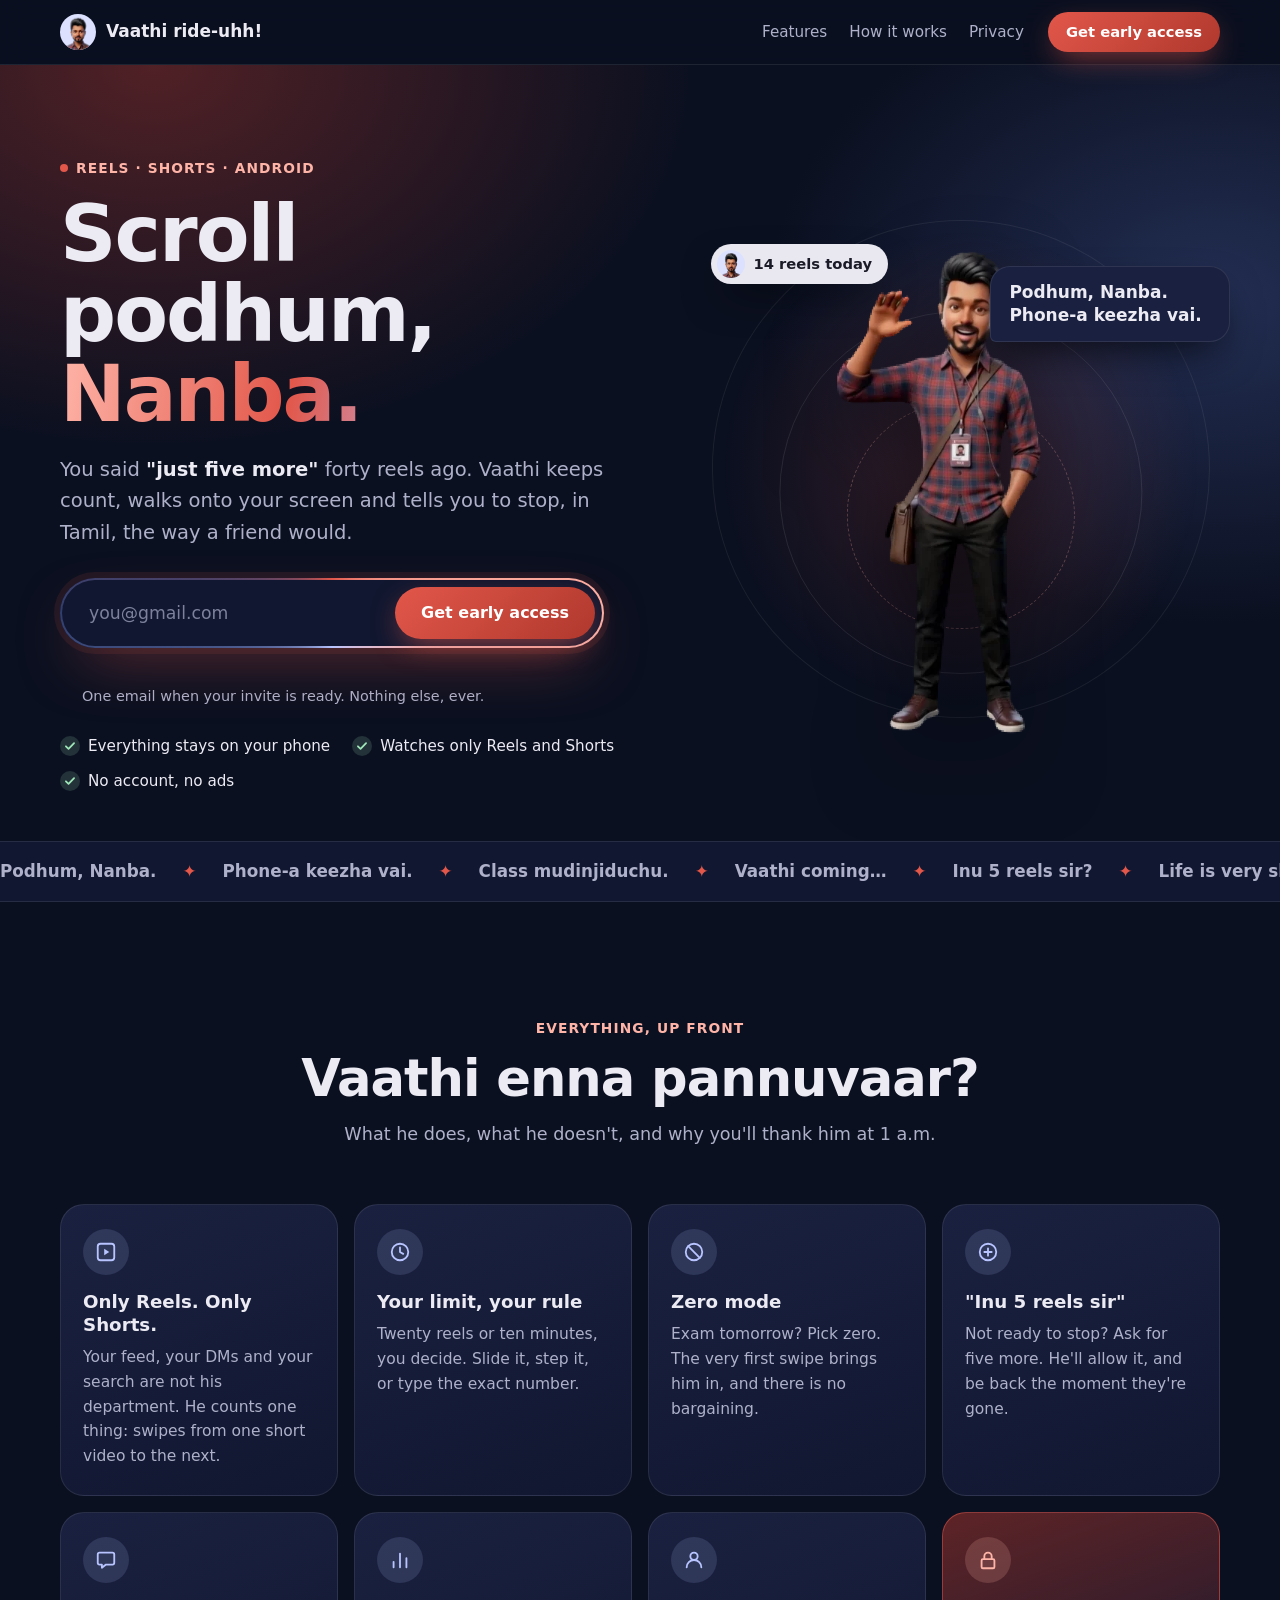
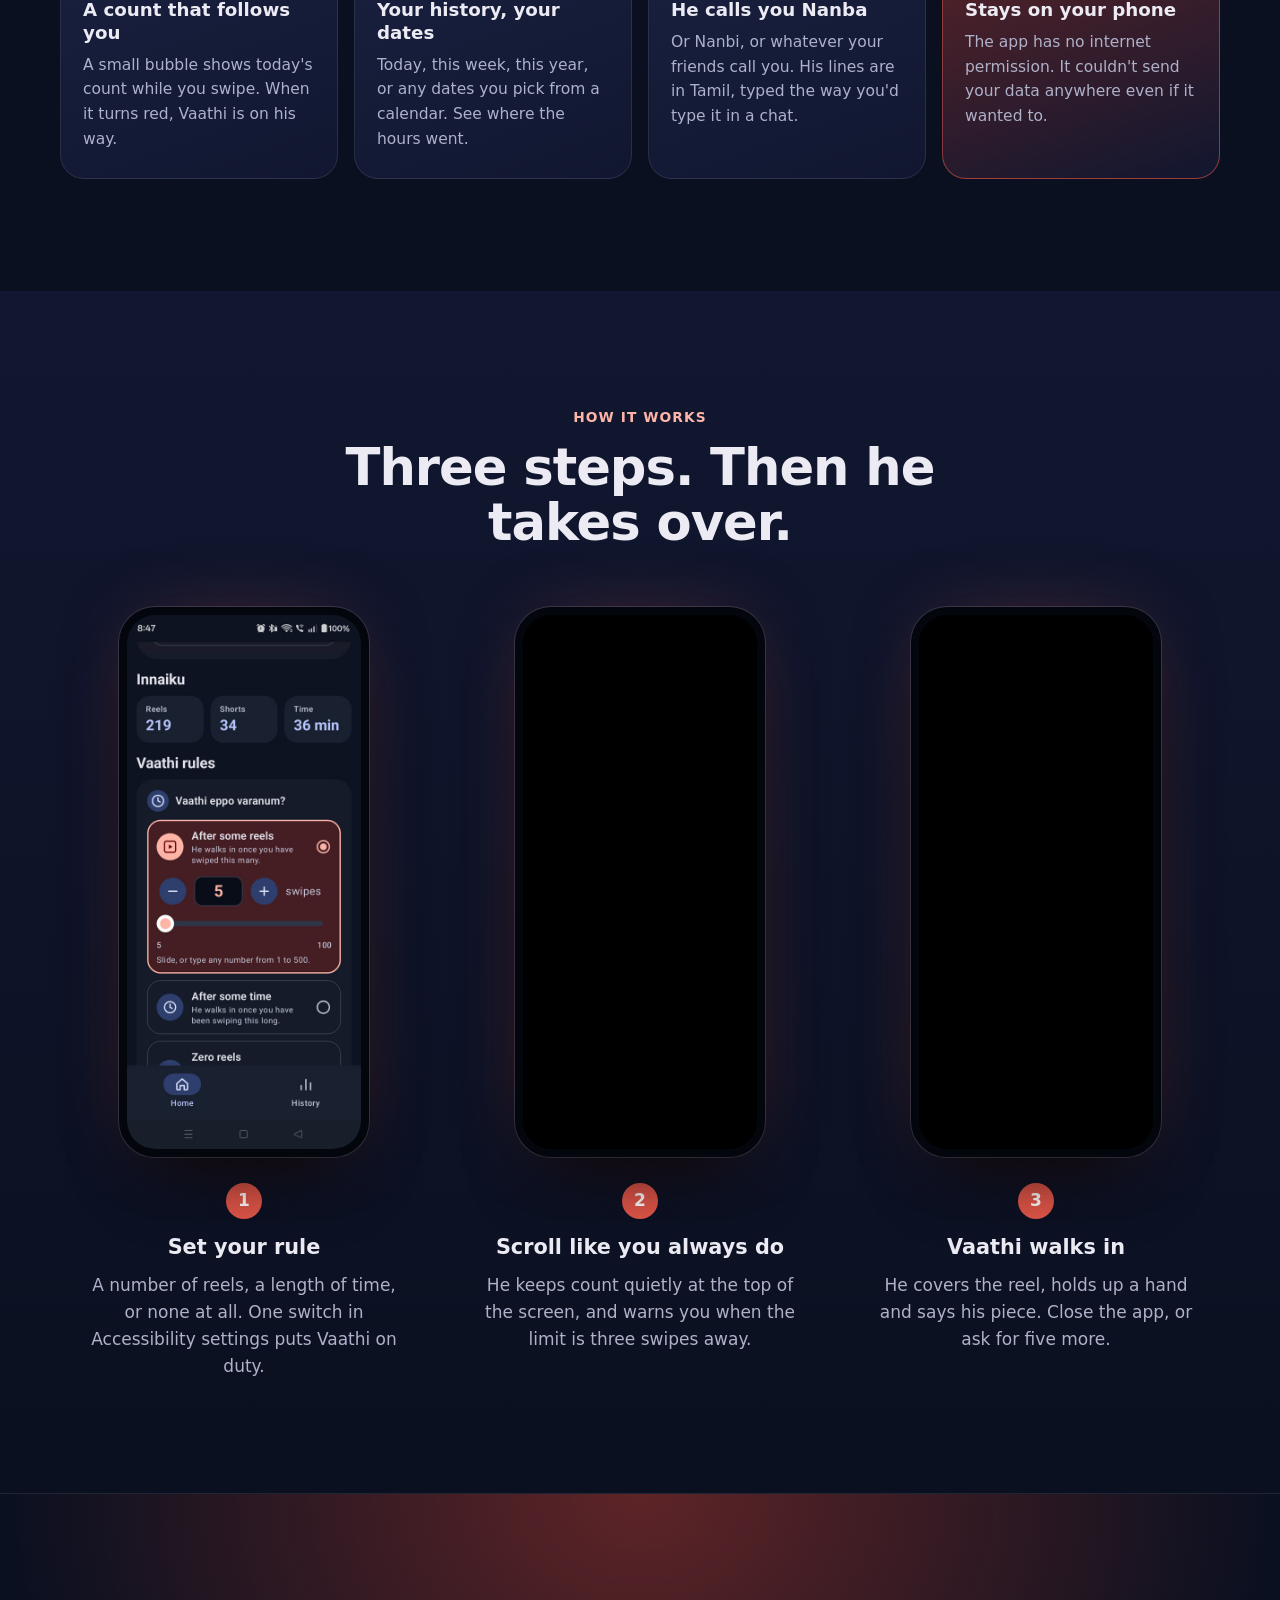
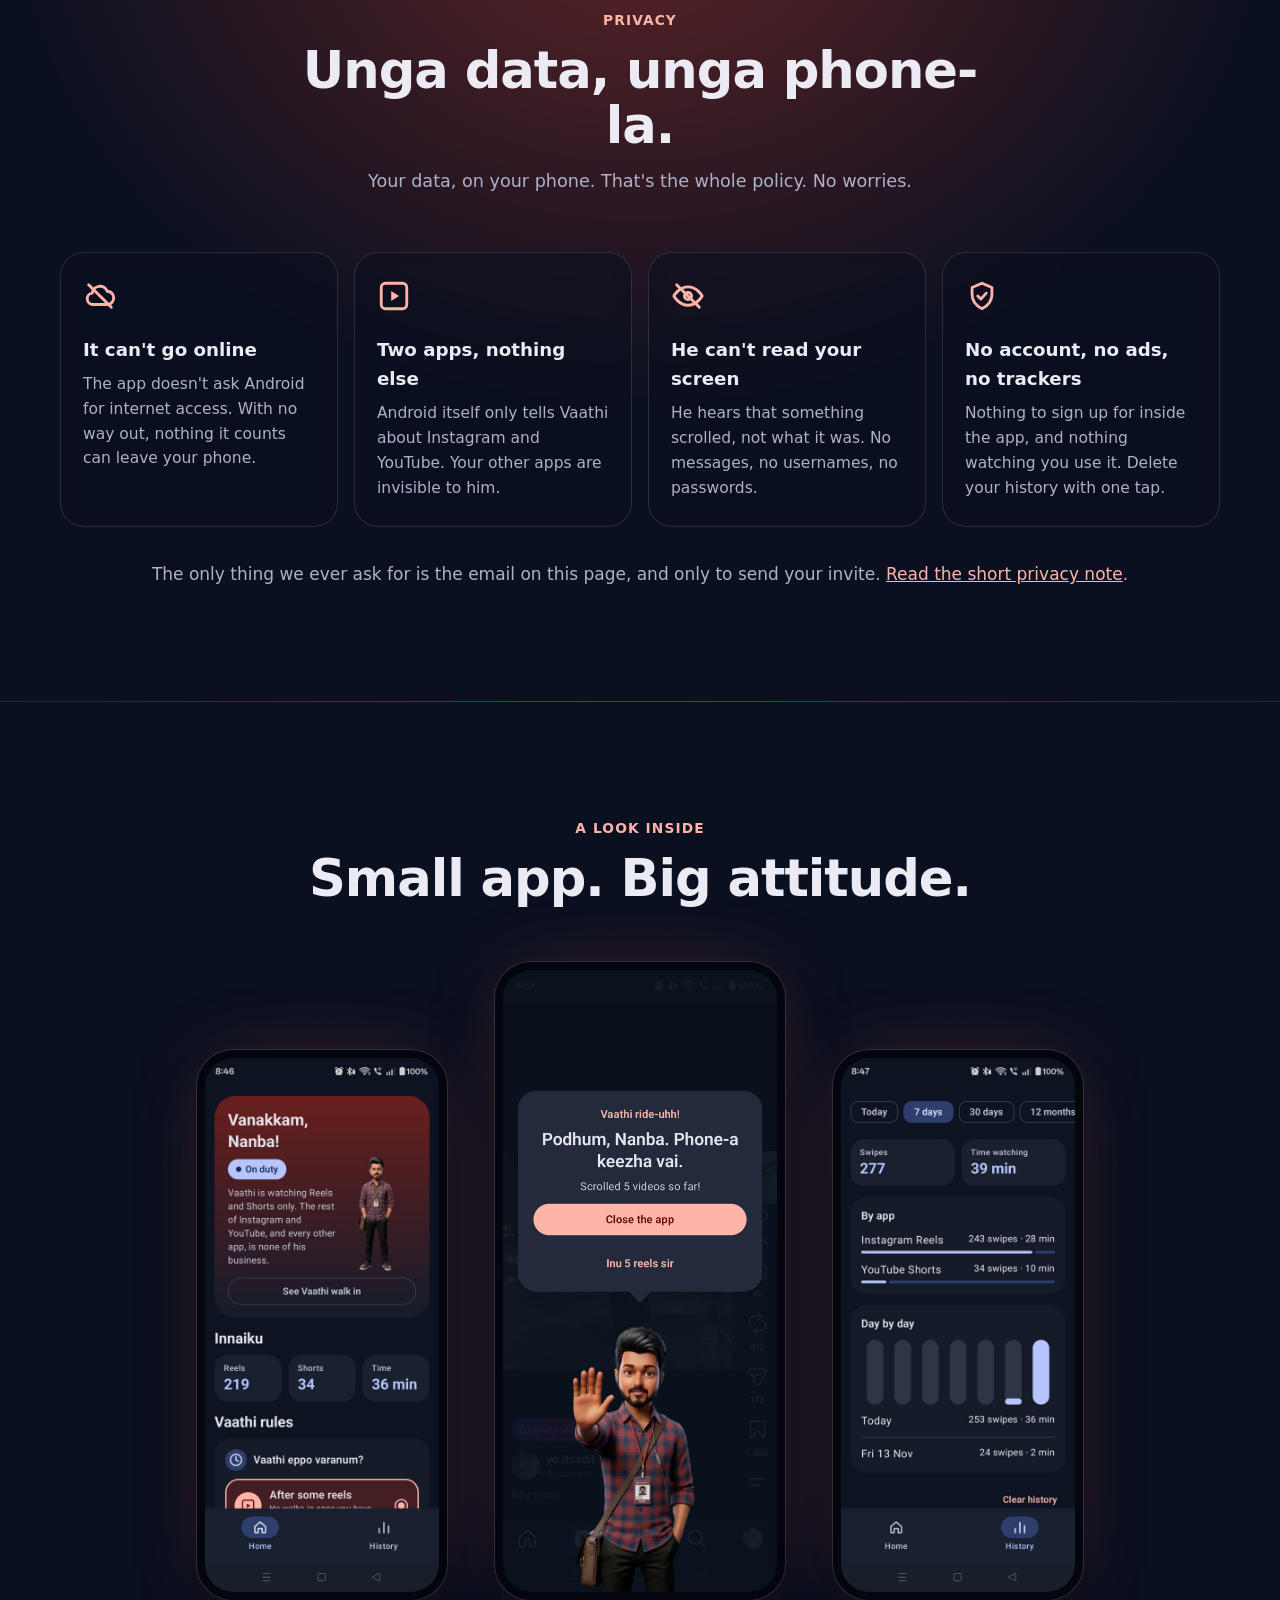
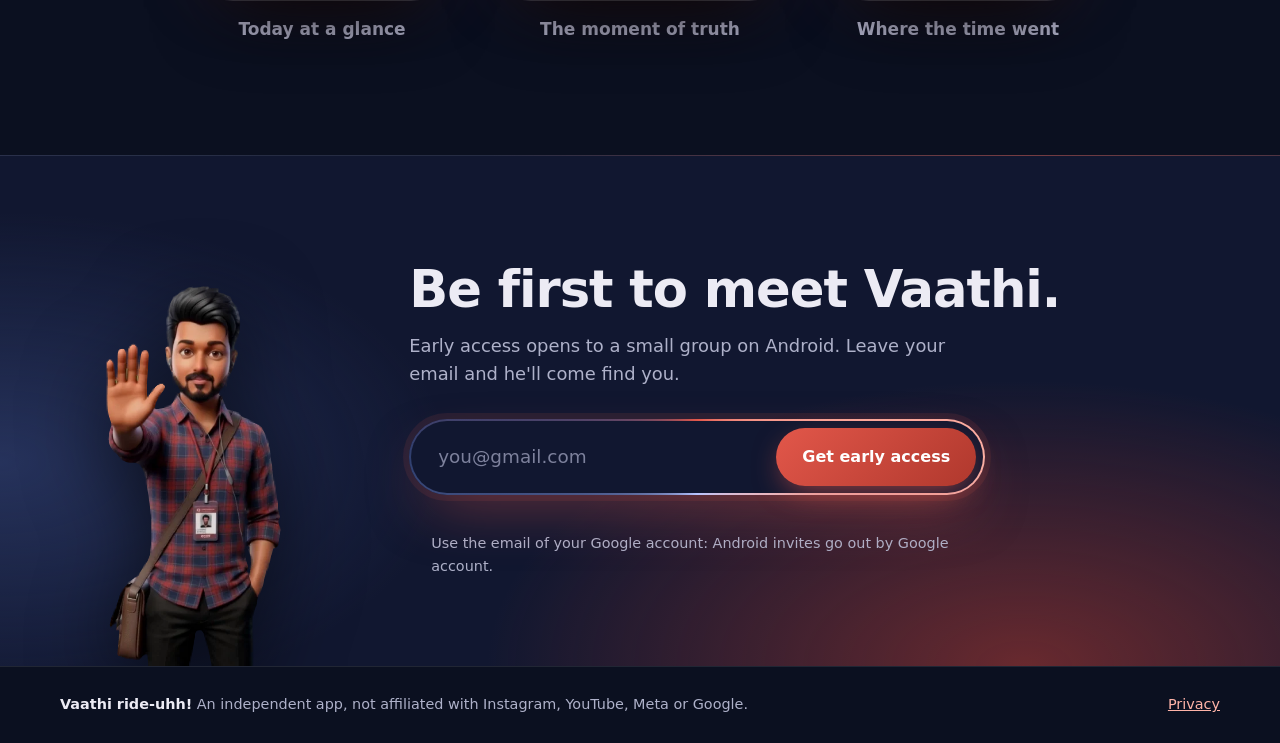
==== web/early-access/index.html @ 0ed6becf "Add the Vaathi ride-uhh! app and its early-access page The project had no repository until now, so t" ====
<!doctype html>
<html lang="en">
<head>
  <meta charset="utf-8">
  <meta name="viewport" content="width=device-width, initial-scale=1">
  <title>Vaathi ride-uhh! · Early access</title>
  <meta name="description" content="An Android app that counts your swipes through Reels and Shorts and sends Vaathi onto your screen when you've had enough. Everything stays on your phone.">
  <meta name="theme-color" content="#0E1322">
  <link rel="icon" href="assets/vaathi-head.webp">
  <link rel="preload" as="image" href="assets/vaathi-wave.webp">
  <link rel="stylesheet" href="styles.css">
</head>
<body>

<!-- The icons, drawn once and used by name -->
<svg class="sprite" aria-hidden="true">
  <symbol id="i-reels" viewBox="0 0 24 24"><path d="M6 3h12a3 3 0 0 1 3 3v12a3 3 0 0 1-3 3H6a3 3 0 0 1-3-3V6a3 3 0 0 1 3-3z"/><path class="solid" d="M10 8.4l5.6 3.6-5.6 3.6z"/></symbol>
  <symbol id="i-clock" viewBox="0 0 24 24"><circle cx="12" cy="12" r="9"/><path d="M12 7v5l3.5 2"/></symbol>
  <symbol id="i-zero" viewBox="0 0 24 24"><circle cx="12" cy="12" r="9"/><path d="M5.7 5.7l12.6 12.6"/></symbol>
  <symbol id="i-plus" viewBox="0 0 24 24"><circle cx="12" cy="12" r="9"/><path d="M8 12h8M12 8v8"/></symbol>
  <symbol id="i-bubble" viewBox="0 0 24 24"><path d="M5 4h14a2 2 0 0 1 2 2v9a2 2 0 0 1-2 2h-7l-4.500 3.500V17H5a2 2 0 0 1-2-2V6a2 2 0 0 1 2-2z"/></symbol>
  <symbol id="i-chart" viewBox="0 0 24 24"><path d="M5 20v-6M12 20V5M19 20V10"/></symbol>
  <symbol id="i-user" viewBox="0 0 24 24"><circle cx="12" cy="8" r="4"/><path d="M4 20a8 8 0 0 1 16 0"/></symbol>
  <symbol id="i-lock" viewBox="0 0 24 24"><path d="M6.500 11h11a1.500 1.500 0 0 1 1.500 1.500v7a1.500 1.500 0 0 1-1.500 1.500h-11A1.500 1.500 0 0 1 5 19.500v-7A1.500 1.500 0 0 1 6.500 11z"/><path d="M8 11V8a4 4 0 0 1 8 0v3"/></symbol>
  <symbol id="i-check" viewBox="0 0 24 24"><path d="M5 12.500l4.500 4.500L19 7"/></symbol>
  <symbol id="i-cloud-off" viewBox="0 0 24 24"><path d="M7 18a4 4 0 0 1-.5-7.970 5.500 5.500 0 0 1 10.600-1.400A4.700 4.700 0 0 1 17.500 18z"/><path d="M4 4l16 16"/></symbol>
  <symbol id="i-eye-off" viewBox="0 0 24 24"><path d="M2 12s3.600-6.500 10-6.500S22 12 22 12s-3.600 6.500-10 6.500S2 12 2 12z"/><circle cx="12" cy="12" r="2.500"/><path d="M4 4l16 16"/></symbol>
  <symbol id="i-shield" viewBox="0 0 24 24"><path d="M12 3l7 3v5c0 4.500-3 8-7 10-4-2-7-5.500-7-10V6z"/><path d="M9 12l2.200 2.200L15 10"/></symbol>
</svg>

<header class="nav">
  <a class="brand" href="#top">
    <img src="assets/vaathi-head.webp" alt="" width="36" height="36">
    <span>Vaathi ride-uhh!</span>
  </a>
  <nav aria-label="Sections">
    <a href="#features">Features</a>
    <a href="#how">How it works</a>
    <a href="#privacy">Privacy</a>
  </nav>
  <a class="button button-small" href="#join">Get early access</a>
</header>

<main id="top">

  <section class="hero">
    <canvas class="particles" aria-hidden="true"></canvas>
    <div class="hero-grid">
      <div class="hero-copy">
        <p class="kicker"><span class="dot"></span> Reels · Shorts · Android</p>
        <h1>Scroll podhum, <span class="shine">Nanba.</span></h1>
        <p class="lead">
          You said <em>"just five more"</em> forty reels ago. Vaathi keeps count, walks onto your
          screen and tells you to stop, in Tamil, the way a friend would.
        </p>

        <form class="signup" novalidate>
          <label class="sr-only" for="email-hero">Email address</label>
          <div class="signup-field">
            <input id="email-hero" name="email" type="email" inputmode="email" autocomplete="email"
                   placeholder="you@gmail.com" required>
            <button class="button" type="submit">Get early access</button>
          </div>
          <p class="signup-status" role="status" aria-live="polite"></p>
          <p class="signup-note">One email when your invite is ready. Nothing else, ever.</p>
        </form>

        <ul class="trust">
          <li><svg><use href="#i-check"/></svg> Everything stays on your phone</li>
          <li><svg><use href="#i-check"/></svg> Watches only Reels and Shorts</li>
          <li><svg><use href="#i-check"/></svg> No account, no ads</li>
        </ul>
      </div>

      <div class="stage" aria-hidden="true">
        <div class="halo halo-1"></div>
        <div class="halo halo-2"></div>
        <div class="halo halo-3"></div>
        <div class="chip" data-chip>
          <img src="assets/vaathi-head.webp" alt="" width="28" height="28">
          <span data-chip-text>1 reel today</span>
        </div>
        <div class="says" data-says>
          <span data-says-text>Podhum, Nanba. Phone-a keezha vai.</span>
        </div>
        <img class="vaathi" src="assets/vaathi-wave.webp" alt="" width="448" height="720">
      </div>
    </div>
  </section>

  <div class="ticker" aria-hidden="true">
    <div class="ticker-track">
      <span>Podhum, Nanba.</span><span>Phone-a keezha vai.</span><span>Class mudinjiduchu.</span>
      <span>Vaathi coming…</span><span>Inu 5 reels sir?</span><span>Life is very short, Nanba.</span>
      <span>Scroll podhum.</span><span>I am waiting…</span>
      <span>Podhum, Nanba.</span><span>Phone-a keezha vai.</span><span>Class mudinjiduchu.</span>
      <span>Vaathi coming…</span><span>Inu 5 reels sir?</span><span>Life is very short, Nanba.</span>
      <span>Scroll podhum.</span><span>I am waiting…</span>
    </div>
  </div>

  <section class="section" id="features">
    <div class="section-head reveal">
      <p class="kicker">Everything, up front</p>
      <h2>Vaathi enna pannuvaar?</h2>
      <p>What he does, what he doesn't, and why you'll thank him at 1 a.m.</p>
    </div>

    <div class="cards">
      <article class="card reveal">
        <div class="badge"><svg><use href="#i-reels"/></svg></div>
        <h3>Only Reels. Only Shorts.</h3>
        <p>Your feed, your DMs and your search are not his department. He counts one thing: swipes from one short video to the next.</p>
      </article>
      <article class="card reveal">
        <div class="badge"><svg><use href="#i-clock"/></svg></div>
        <h3>Your limit, your rule</h3>
        <p>Twenty reels or ten minutes, you decide. Slide it, step it, or type the exact number.</p>
      </article>
      <article class="card reveal">
        <div class="badge"><svg><use href="#i-zero"/></svg></div>
        <h3>Zero mode</h3>
        <p>Exam tomorrow? Pick zero. The very first swipe brings him in, and there is no bargaining.</p>
      </article>
      <article class="card reveal">
        <div class="badge"><svg><use href="#i-plus"/></svg></div>
        <h3>"Inu 5 reels sir"</h3>
        <p>Not ready to stop? Ask for five more. He'll allow it, and be back the moment they're gone.</p>
      </article>
      <article class="card reveal">
        <div class="badge"><svg><use href="#i-bubble"/></svg></div>
        <h3>A count that follows you</h3>
        <p>A small bubble shows today's count while you swipe. When it turns red, Vaathi is on his way.</p>
      </article>
      <article class="card reveal">
        <div class="badge"><svg><use href="#i-chart"/></svg></div>
        <h3>Your history, your dates</h3>
        <p>Today, this week, this year, or any dates you pick from a calendar. See where the hours went.</p>
      </article>
      <article class="card reveal">
        <div class="badge"><svg><use href="#i-user"/></svg></div>
        <h3>He calls you Nanba</h3>
        <p>Or Nanbi, or whatever your friends call you. His lines are in Tamil, typed the way you'd type it in a chat.</p>
      </article>
      <article class="card card-accent reveal">
        <div class="badge"><svg><use href="#i-lock"/></svg></div>
        <h3>Stays on your phone</h3>
        <p>The app has no internet permission. It couldn't send your data anywhere even if it wanted to.</p>
      </article>
    </div>
  </section>

  <section class="section section-tint" id="how">
    <div class="section-head reveal">
      <p class="kicker">How it works</p>
      <h2>Three steps. Then he takes over.</h2>
    </div>

    <ol class="steps">
      <li class="step reveal">
        <div class="phone"><img src="assets/shot-rules.jpg" alt="The rules screen: a limit of five swipes, set with a number field and a seek bar." loading="lazy" width="540" height="1188"></div>
        <div class="step-text">
          <span class="step-number">1</span>
          <h3>Set your rule</h3>
          <p>A number of reels, a length of time, or none at all. One switch in Accessibility settings puts Vaathi on duty.</p>
        </div>
      </li>
      <li class="step reveal">
        <div class="phone phone-cycle">
          <img src="assets/shot-count.jpg" alt="A bubble at the top of Reels reading 233 reels today." loading="lazy" width="540" height="1188">
          <img src="assets/shot-warning.jpg" alt="The bubble turned red, reading Vaathi coming, 2 left." loading="lazy" width="540" height="1188">
        </div>
        <div class="step-text">
          <span class="step-number">2</span>
          <h3>Scroll like you always do</h3>
          <p>He keeps count quietly at the top of the screen, and warns you when the limit is three swipes away.</p>
        </div>
      </li>
      <li class="step reveal">
        <div class="phone phone-cycle phone-cycle-3">
          <img src="assets/shot-enter.jpg" alt="Vaathi walking in and waving over a dimmed screen." loading="lazy" width="540" height="1188">
          <img src="assets/shot-nudge.jpg" alt="Vaathi holding up a stop sign under a bubble that says Podhum, Nanba. Phone-a keezha vai." loading="lazy" width="540" height="1188">
          <img src="assets/shot-sweep.jpg" alt="Vaathi sweeping his hand out to the side as the app closes." loading="lazy" width="540" height="1188">
        </div>
        <div class="step-text">
          <span class="step-number">3</span>
          <h3>Vaathi walks in</h3>
          <p>He covers the reel, holds up a hand and says his piece. Close the app, or ask for five more.</p>
        </div>
      </li>
    </ol>
  </section>

  <section class="section privacy" id="privacy">
    <canvas class="particles" aria-hidden="true"></canvas>
    <div class="privacy-inner">
      <div class="section-head reveal">
        <p class="kicker">Privacy</p>
        <h2>Unga data, unga phone-la.</h2>
        <p>Your data, on your phone. That's the whole policy. No worries.</p>
      </div>

      <div class="pillars">
        <div class="pillar reveal">
          <svg><use href="#i-cloud-off"/></svg>
          <h3>It can't go online</h3>
          <p>The app doesn't ask Android for internet access. With no way out, nothing it counts can leave your phone.</p>
        </div>
        <div class="pillar reveal">
          <svg><use href="#i-reels"/></svg>
          <h3>Two apps, nothing else</h3>
          <p>Android itself only tells Vaathi about Instagram and YouTube. Your other apps are invisible to him.</p>
        </div>
        <div class="pillar reveal">
          <svg><use href="#i-eye-off"/></svg>
          <h3>He can't read your screen</h3>
          <p>He hears that something scrolled, not what it was. No messages, no usernames, no passwords.</p>
        </div>
        <div class="pillar reveal">
          <svg><use href="#i-shield"/></svg>
          <h3>No account, no ads, no trackers</h3>
          <p>Nothing to sign up for inside the app, and nothing watching you use it. Delete your history with one tap.</p>
        </div>
      </div>

      <p class="privacy-foot reveal">
        The only thing we ever ask for is the email on this page, and only to send your invite.
        <a href="privacy.html">Read the short privacy note</a>.
      </p>
    </div>
  </section>

  <section class="section" id="inside">
    <div class="section-head reveal">
      <p class="kicker">A look inside</p>
      <h2>Small app. Big attitude.</h2>
    </div>
    <div class="gallery">
      <figure class="reveal">
        <div class="phone"><img src="assets/shot-home.jpg" alt="The Home tab, greeting you with Vanakkam and today's counts." loading="lazy" width="540" height="1188"></div>
        <figcaption>Today at a glance</figcaption>
      </figure>
      <figure class="reveal">
        <div class="phone"><img src="assets/shot-nudge.jpg" alt="The nudge with its two buttons, Close the app and Inu 5 reels sir." loading="lazy" width="540" height="1188"></div>
        <figcaption>The moment of truth</figcaption>
      </figure>
      <figure class="reveal">
        <div class="phone"><img src="assets/shot-history.jpg" alt="The History tab with totals by app and a bar for each day." loading="lazy" width="540" height="1188"></div>
        <figcaption>Where the time went</figcaption>
      </figure>
    </div>
  </section>

  <section class="cta" id="join">
    <canvas class="particles" aria-hidden="true"></canvas>
    <div class="cta-inner">
      <img class="cta-vaathi" src="assets/vaathi-stop.webp" alt="" loading="lazy" width="496" height="720">
      <div class="cta-copy reveal">
        <h2>Be first to meet Vaathi.</h2>
        <p>Early access opens to a small group on Android. Leave your email and he'll come find you.</p>
        <form class="signup signup-large" novalidate>
          <label class="sr-only" for="email-cta">Email address</label>
          <div class="signup-field">
            <input id="email-cta" name="email" type="email" inputmode="email" autocomplete="email"
                   placeholder="you@gmail.com" required>
            <button class="button" type="submit">Get early access</button>
          </div>
          <p class="signup-status" role="status" aria-live="polite"></p>
          <p class="signup-note">Use the email of your Google account: Android invites go out by Google account.</p>
        </form>
      </div>
    </div>
  </section>

</main>

<footer class="footer">
  <p><strong>Vaathi ride-uhh!</strong> An independent app, not affiliated with Instagram, YouTube, Meta or Google.</p>
  <p><a href="privacy.html">Privacy</a></p>
</footer>

<canvas class="confetti" aria-hidden="true"></canvas>
<script src="script.js"></script>
</body>
</html>
---- web/early-access/styles.css ----
/* Vaathi ride-uhh! early-access page.
   The colours are the app's: the brick red and navy of the character's checked shirt, on the
   night-time navy the app draws across the screen when he walks in. */

:root {
  --ink: #0b1020;
  --ink-2: #111730;
  --ink-3: #1a2140;
  --line: rgba(255, 255, 255, 0.09);
  --text: #ecebf4;
  --muted: #aeb1c9;
  --red: #e2574a;
  --red-deep: #b0382d;
  --peach: #ffb4a8;
  --lavender: #b7c4ff;
  --navy: #2f3e6e;
  --radius: 24px;
  --page: min(1160px, 100% - 40px);
  --font: "Roboto", system-ui, -apple-system, "Segoe UI", "Helvetica Neue", Arial, sans-serif;
}

*,
*::before,
*::after {
  box-sizing: border-box;
}

html {
  scroll-behavior: smooth;
  scroll-padding-top: 84px;
}

body {
  margin: 0;
  background: var(--ink);
  color: var(--text);
  font: 400 17px/1.6 var(--font);
  -webkit-font-smoothing: antialiased;
  overflow-x: hidden;
}

h1,
h2,
h3,
p,
ul,
ol,
figure {
  margin: 0;
}

ul,
ol {
  padding: 0;
  list-style: none;
}

img {
  display: block;
  max-width: 100%;
  height: auto;
}

a {
  color: var(--peach);
}

a:focus-visible,
button:focus-visible,
input:focus-visible {
  outline: 3px solid var(--lavender);
  outline-offset: 3px;
}

.sr-only {
  position: absolute;
  width: 1px;
  height: 1px;
  overflow: hidden;
  clip-path: inset(50%);
  white-space: nowrap;
}

.sprite {
  position: absolute;
  width: 0;
  height: 0;
}

svg {
  width: 22px;
  height: 22px;
  flex: none;
  fill: none;
  stroke: currentColor;
  stroke-width: 2;
  stroke-linecap: round;
  stroke-linejoin: round;
}

.sprite .solid {
  fill: currentColor;
  stroke: none;
}

/* ---------- Buttons ---------- */

.button {
  display: inline-flex;
  align-items: center;
  justify-content: center;
  padding: 0 26px;
  height: 52px;
  border: 0;
  border-radius: 999px;
  background: linear-gradient(135deg, var(--red), var(--red-deep));
  color: #fff;
  font: 700 1rem/1 var(--font);
  text-decoration: none;
  white-space: nowrap;
  cursor: pointer;
  box-shadow: 0 10px 30px -8px rgba(226, 87, 74, 0.7);
  transition: transform 0.18s ease, box-shadow 0.18s ease, filter 0.18s ease;
}

.button:hover {
  transform: translateY(-2px);
  box-shadow: 0 16px 36px -8px rgba(226, 87, 74, 0.85);
  filter: brightness(1.08);
}

.button:active {
  transform: translateY(0);
}

.button[disabled] {
  opacity: 0.7;
  cursor: progress;
}

.button-small {
  height: 40px;
  padding: 0 18px;
  font-size: 0.92rem;
}

/* ---------- Top bar ---------- */

.nav {
  position: sticky;
  top: 0;
  z-index: 20;
  display: flex;
  align-items: center;
  gap: 24px;
  padding: 12px max(20px, (100% - 1160px) / 2);
  background: rgba(11, 16, 32, 0.72);
  backdrop-filter: blur(14px);
  -webkit-backdrop-filter: blur(14px);
  border-bottom: 1px solid var(--line);
}

.brand {
  display: flex;
  align-items: center;
  gap: 10px;
  margin-right: auto;
  color: var(--text);
  font-weight: 800;
  text-decoration: none;
}

.brand img {
  border-radius: 50%;
  background: #dce1ff;
}

.nav nav {
  display: flex;
  gap: 22px;
}

.nav nav a {
  color: var(--muted);
  font-size: 0.95rem;
  text-decoration: none;
  transition: color 0.15s;
}

.nav nav a:hover {
  color: var(--text);
}

/* ---------- Hero ---------- */

.hero {
  position: relative;
  overflow: hidden;
  background:
    radial-gradient(60% 70% at 12% 0%, rgba(176, 56, 45, 0.42), transparent 70%),
    radial-gradient(50% 60% at 95% 30%, rgba(47, 62, 110, 0.65), transparent 70%),
    var(--ink);
}

.particles {
  position: absolute;
  inset: 0;
  width: 100%;
  height: 100%;
  pointer-events: none;
}

.hero-grid {
  position: relative;
  width: var(--page);
  margin: 0 auto;
  padding: clamp(40px, 7vw, 88px) 0 clamp(24px, 4vw, 48px);
  display: grid;
  grid-template-columns: 1.08fr 0.92fr;
  gap: 32px;
  align-items: center;
}

.kicker {
  display: inline-flex;
  align-items: center;
  gap: 8px;
  color: var(--peach);
  font-weight: 700;
  font-size: 0.86rem;
  letter-spacing: 0.08em;
  text-transform: uppercase;
}

.kicker .dot {
  width: 8px;
  height: 8px;
  border-radius: 50%;
  background: var(--red);
  box-shadow: 0 0 0 0 rgba(226, 87, 74, 0.7);
  animation: ping 1.8s ease-out infinite;
}

h1 {
  margin-top: 14px;
  font-size: clamp(2.7rem, 6.4vw, 4.9rem);
  font-weight: 800;
  line-height: 1.02;
  letter-spacing: -0.025em;
}

.shine {
  background: linear-gradient(100deg, var(--peach) 0%, var(--red) 35%, var(--lavender) 65%, var(--peach) 100%);
  background-size: 220% 100%;
  -webkit-background-clip: text;
  background-clip: text;
  color: transparent;
  animation: shine 6s linear infinite;
}

.lead {
  margin-top: 20px;
  max-width: 34rem;
  color: var(--muted);
  font-size: clamp(1.05rem, 1.6vw, 1.22rem);
}

.lead em {
  color: var(--text);
  font-style: normal;
  font-weight: 600;
}

/* ---------- Sign-up form ---------- */

@property --turn {
  syntax: "<angle>";
  inherits: false;
  initial-value: 0deg;
}

.signup {
  margin-top: 30px;
  max-width: 34rem;
}

/* The field wears a ring of colour that keeps turning, so the eye lands on it first */
.signup-field {
  position: relative;
  display: flex;
  gap: 8px;
  padding: 7px;
  border-radius: 999px;
  background:
    linear-gradient(var(--ink-2), var(--ink-2)) padding-box,
    conic-gradient(from var(--turn), var(--red), var(--peach), var(--lavender), var(--navy), var(--red)) border-box;
  border: 2px solid transparent;
  box-shadow: 0 0 0 6px rgba(226, 87, 74, 0.1), 0 24px 60px -20px rgba(226, 87, 74, 0.55);
  animation: turn 5s linear infinite;
  transition: box-shadow 0.2s;
}

.signup-field:focus-within {
  box-shadow: 0 0 0 8px rgba(183, 196, 255, 0.18), 0 24px 60px -16px rgba(226, 87, 74, 0.7);
}

.signup-field input {
  flex: 1;
  min-width: 0;
  height: 52px;
  padding: 0 20px;
  border: 0;
  border-radius: 999px;
  background: transparent;
  color: var(--text);
  font: 500 1.08rem/1 var(--font);
}

.signup-field input::placeholder {
  color: #7d819c;
}

.signup-field input:focus-visible {
  outline: none;
}

.signup-status {
  min-height: 1.5em;
  margin-top: 12px;
  padding-left: 22px;
  font-weight: 600;
}

.signup-status.ok {
  color: #9ee6b8;
}

.signup-status.warn {
  color: var(--peach);
}

.signup-note {
  padding-left: 22px;
  color: var(--muted);
  font-size: 0.9rem;
}

.signup-large {
  max-width: 36rem;
}

.signup-large .signup-field input {
  height: 58px;
  font-size: 1.15rem;
}

.signup-large .button {
  height: 58px;
}

.trust {
  display: flex;
  flex-wrap: wrap;
  gap: 10px 22px;
  margin-top: 26px;
  color: var(--text);
  font-size: 0.95rem;
  font-weight: 500;
}

.trust li {
  display: flex;
  align-items: center;
  gap: 8px;
}

.trust svg {
  width: 20px;
  height: 20px;
  padding: 3px;
  border-radius: 50%;
  background: rgba(158, 230, 184, 0.16);
  color: #9ee6b8;
  stroke-width: 3;
}

/* ---------- The character's stage ---------- */

.stage {
  position: relative;
  display: grid;
  place-items: end center;
  min-height: clamp(420px, 62vh, 640px);
}

.halo {
  position: absolute;
  left: 50%;
  bottom: 6%;
  aspect-ratio: 1;
  border-radius: 50%;
  translate: -50% 0;
  animation: breathe 6s ease-in-out infinite;
}

.halo-1 {
  width: 96%;
  border: 1px solid rgba(255, 255, 255, 0.07);
  background: radial-gradient(circle, rgba(226, 87, 74, 0.2), transparent 68%);
}

.halo-2 {
  width: 70%;
  bottom: 14%;
  border: 1px solid rgba(255, 255, 255, 0.09);
  animation-delay: -2s;
}

.halo-3 {
  width: 44%;
  bottom: 22%;
  border: 1px dashed rgba(255, 180, 168, 0.3);
  animation: spin 40s linear infinite;
}

.vaathi {
  position: relative;
  height: clamp(400px, 60vh, 620px);
  width: auto;
  filter: drop-shadow(0 30px 40px rgba(0, 0, 0, 0.55));
}

.chip,
.says {
  position: absolute;
  z-index: 2;
  box-shadow: 0 18px 40px -12px rgba(0, 0, 0, 0.7);
  animation: float 5s ease-in-out infinite;
}

/* The app's own count bubble, counting up and then turning red */
.chip {
  top: 9%;
  left: 2%;
  display: flex;
  align-items: center;
  gap: 8px;
  padding: 6px 16px 6px 6px;
  border-radius: 999px;
  background: #e9e8f1;
  color: #1a1b26;
  font-weight: 700;
  font-size: 0.92rem;
  transition: background 0.35s, color 0.35s;
}

.chip img {
  border-radius: 50%;
  background: #dce1ff;
}

.chip.is-warning {
  background: var(--red);
  color: #fff;
}

.says {
  top: 13%;
  right: -2%;
  max-width: 15rem;
  padding: 14px 18px;
  border-radius: 20px 20px 20px 6px;
  background: var(--ink-3);
  border: 1px solid var(--line);
  font-weight: 700;
  line-height: 1.35;
  animation-delay: -2.5s;
}

.says span {
  display: block;
  transition: opacity 0.35s, transform 0.35s;
}

.says.is-changing span {
  opacity: 0;
  transform: translateY(8px);
}

/* ---------- Ticker ---------- */

.ticker {
  overflow: hidden;
  border-block: 1px solid var(--line);
  background: var(--ink-2);
}

.ticker-track {
  display: flex;
  width: max-content;
  animation: slide 36s linear infinite;
}

.ticker span {
  padding: 16px 0;
  color: var(--muted);
  font-weight: 700;
  font-size: 1.05rem;
  white-space: nowrap;
}

.ticker span::after {
  content: "✦";
  margin: 0 26px;
  color: var(--red);
}

/* ---------- Sections ---------- */

.section {
  position: relative;
  padding: clamp(64px, 9vw, 112px) 0;
}

.section > * {
  width: var(--page);
  margin-inline: auto;
}

.section-tint {
  background: linear-gradient(var(--ink-2), var(--ink));
}

.section-head {
  max-width: 44rem;
  margin: 0 auto clamp(32px, 5vw, 56px);
  text-align: center;
}

.section-head h2,
.cta h2 {
  margin-top: 10px;
  font-size: clamp(2rem, 4.4vw, 3.2rem);
  font-weight: 800;
  line-height: 1.08;
  letter-spacing: -0.02em;
}

.section-head p:last-child {
  margin-top: 14px;
  color: var(--muted);
  font-size: 1.1rem;
}

/* ---------- Feature cards ---------- */

.cards {
  display: grid;
  grid-template-columns: repeat(4, 1fr);
  gap: 16px;
}

.card {
  position: relative;
  overflow: hidden;
  padding: 24px 22px 26px;
  border: 1px solid var(--line);
  border-radius: var(--radius);
  background: linear-gradient(160deg, var(--ink-3), var(--ink-2));
  transition: transform 0.25s ease, border-color 0.25s ease, box-shadow 0.25s ease;
}

/* A patch of light that follows the pointer across the card */
.card::before {
  content: "";
  position: absolute;
  inset: 0;
  background: radial-gradient(220px circle at var(--mx, 50%) var(--my, 0%), rgba(255, 180, 168, 0.2), transparent 70%);
  opacity: 0;
  transition: opacity 0.25s;
}

.card:hover {
  transform: translateY(-6px);
  border-color: rgba(255, 180, 168, 0.4);
  box-shadow: 0 24px 50px -24px rgba(226, 87, 74, 0.6);
}

.card:hover::before {
  opacity: 1;
}

.card > * {
  position: relative;
}

.badge {
  display: grid;
  place-items: center;
  width: 46px;
  height: 46px;
  border-radius: 50%;
  background: rgba(183, 196, 255, 0.14);
  color: var(--lavender);
  transition: background 0.25s, color 0.25s, transform 0.25s;
}

.card:hover .badge {
  background: var(--red);
  color: #fff;
  transform: rotate(-8deg) scale(1.08);
}

.card h3 {
  margin-top: 16px;
  font-size: 1.14rem;
  font-weight: 800;
  line-height: 1.25;
}

.card p {
  margin-top: 8px;
  color: var(--muted);
  font-size: 0.97rem;
}

.card-accent {
  border-color: rgba(226, 87, 74, 0.55);
  background: linear-gradient(160deg, rgba(176, 56, 45, 0.5), var(--ink-2));
}

.card-accent .badge {
  background: rgba(255, 180, 168, 0.18);
  color: var(--peach);
}

/* ---------- Phones ---------- */

.phone {
  position: relative;
  width: min(250px, 68vw);
  aspect-ratio: 540 / 1188;
  flex: none;
  overflow: hidden;
  border: 8px solid #04060e;
  border-radius: 36px;
  background: #000;
  box-shadow:
    0 0 0 1px rgba(255, 255, 255, 0.12),
    0 40px 70px -30px rgba(0, 0, 0, 0.9),
    0 0 80px -30px rgba(226, 87, 74, 0.5);
}

.phone img {
  width: 100%;
  height: 100%;
  object-fit: cover;
}

/* Two or three captures taking turns, like a short clip */
.phone-cycle img {
  position: absolute;
  inset: 0;
  opacity: 0;
  animation: cycle-2 7s infinite;
}

.phone-cycle img:nth-child(2) {
  animation-delay: 3.5s;
}

.phone-cycle-3 img {
  animation-name: cycle-3;
  animation-duration: 9s;
}

.phone-cycle-3 img:nth-child(2) {
  animation-delay: 3s;
}

.phone-cycle-3 img:nth-child(3) {
  animation-delay: 6s;
}

.steps {
  display: grid;
  grid-template-columns: repeat(3, 1fr);
  gap: 28px;
}

.step {
  display: flex;
  flex-direction: column;
  align-items: center;
  gap: 26px;
  text-align: center;
}

.step-number {
  display: inline-grid;
  place-items: center;
  width: 36px;
  height: 36px;
  border-radius: 50%;
  background: var(--red);
  color: #fff;
  font-weight: 800;
}

.step h3 {
  margin-top: 12px;
  font-size: 1.3rem;
  font-weight: 800;
}

.step p {
  margin-top: 8px;
  max-width: 20rem;
  color: var(--muted);
}

/* ---------- Privacy ---------- */

.privacy {
  overflow: hidden;
  background:
    radial-gradient(70% 90% at 50% 0%, rgba(176, 56, 45, 0.5), transparent 70%),
    var(--ink);
  border-block: 1px solid var(--line);
}

.privacy .particles {
  width: 100%;
  margin: 0;
}

.privacy-inner {
  position: relative;
}

.pillars {
  display: grid;
  grid-template-columns: repeat(4, 1fr);
  gap: 16px;
}

.pillar {
  padding: 26px 22px;
  border: 1px solid rgba(255, 255, 255, 0.12);
  border-radius: var(--radius);
  background: rgba(11, 16, 32, 0.55);
  backdrop-filter: blur(8px);
  -webkit-backdrop-filter: blur(8px);
}

.pillar svg {
  width: 34px;
  height: 34px;
  color: var(--peach);
}

.pillar h3 {
  margin-top: 14px;
  font-size: 1.14rem;
  font-weight: 800;
}

.pillar p {
  margin-top: 8px;
  color: var(--muted);
  font-size: 0.97rem;
}

.privacy-foot {
  margin-top: 34px;
  color: var(--muted);
  text-align: center;
}

/* ---------- Gallery ---------- */

.gallery {
  display: flex;
  justify-content: center;
  align-items: flex-end;
  gap: clamp(16px, 4vw, 48px);
}

.gallery figure {
  display: flex;
  flex-direction: column;
  align-items: center;
  gap: 16px;
}

.gallery figure:nth-child(2) .phone {
  width: min(290px, 72vw);
}

.gallery figcaption {
  color: var(--muted);
  font-weight: 600;
}

/* ---------- Closing call ---------- */

.cta {
  position: relative;
  overflow: hidden;
  padding: clamp(56px, 8vw, 96px) 0 0;
  background:
    radial-gradient(60% 80% at 80% 100%, rgba(176, 56, 45, 0.55), transparent 70%),
    radial-gradient(50% 70% at 0% 60%, rgba(47, 62, 110, 0.7), transparent 70%),
    var(--ink-2);
  border-top: 1px solid var(--line);
}

.cta-inner {
  position: relative;
  width: var(--page);
  margin: 0 auto;
  display: grid;
  grid-template-columns: auto 1fr;
  gap: clamp(24px, 5vw, 72px);
  align-items: end;
}

.cta-vaathi {
  height: clamp(320px, 46vh, 480px);
  width: auto;
  filter: drop-shadow(0 20px 40px rgba(0, 0, 0, 0.6));
}

.cta-copy {
  padding-bottom: clamp(40px, 7vw, 88px);
}

.cta-copy > p {
  margin-top: 14px;
  max-width: 34rem;
  color: var(--muted);
  font-size: 1.12rem;
}

/* ---------- Footer ---------- */

.footer {
  display: flex;
  flex-wrap: wrap;
  justify-content: space-between;
  gap: 12px 24px;
  padding: 26px max(20px, (100% - 1160px) / 2);
  border-top: 1px solid var(--line);
  color: var(--muted);
  font-size: 0.9rem;
}

.footer strong {
  color: var(--text);
}

/* ---------- Plain text page ---------- */

.prose {
  width: min(44rem, 100% - 40px);
  margin: 0 auto;
  padding: clamp(40px, 7vw, 80px) 0;
}

.prose h1 {
  font-size: clamp(2rem, 5vw, 2.8rem);
}

.prose h2 {
  margin-top: 36px;
  font-size: 1.3rem;
  font-weight: 800;
}

.prose p,
.prose ul {
  margin-top: 12px;
  color: var(--muted);
}

.prose ul {
  padding-left: 1.2em;
  list-style: disc;
}

.prose li + li {
  margin-top: 6px;
}

/* ---------- Confetti ---------- */

.confetti {
  position: fixed;
  inset: 0;
  z-index: 50;
  width: 100%;
  height: 100%;
  pointer-events: none;
}

/* ---------- Appearing on scroll ---------- */

.js .reveal {
  opacity: 0;
  transform: translateY(28px);
  transition: opacity 0.7s ease, transform 0.7s cubic-bezier(0.2, 0.7, 0.2, 1);
  transition-delay: var(--delay, 0ms);
}

.js .reveal.in {
  opacity: 1;
  transform: none;
}

/* ---------- Motion ---------- */

@keyframes turn {
  to {
    --turn: 360deg;
  }
}

@keyframes shine {
  to {
    background-position: -220% 0;
  }
}

@keyframes ping {
  to {
    box-shadow: 0 0 0 12px rgba(226, 87, 74, 0);
  }
}

@keyframes breathe {
  50% {
    scale: 1.05;
  }
}

@keyframes spin {
  to {
    rotate: 360deg;
  }
}

@keyframes float {
  50% {
    translate: 0 -10px;
  }
}

@keyframes slide {
  to {
    transform: translateX(-50%);
  }
}

@keyframes cycle-2 {
  0%,
  45% {
    opacity: 1;
  }
  55%,
  100% {
    opacity: 0;
  }
}

@keyframes cycle-3 {
  0%,
  30% {
    opacity: 1;
  }
  37%,
  100% {
    opacity: 0;
  }
}

/* ---------- Narrower screens ---------- */

@media (max-width: 1020px) {
  .cards,
  .pillars {
    grid-template-columns: repeat(2, 1fr);
  }
}

@media (max-width: 860px) {
  .nav nav {
    display: none;
  }

  .hero-grid {
    grid-template-columns: 1fr;
  }

  .stage {
    min-height: 400px;
  }

  .vaathi {
    height: 400px;
  }

  .steps {
    grid-template-columns: 1fr;
    gap: 48px;
  }

  /* The phones go side by side in a row that can be swiped */
  .gallery {
    justify-content: flex-start;
    overflow-x: auto;
    padding: 0 20px 24px;
    width: 100%;
    scroll-snap-type: x mandatory;
  }

  .gallery figure {
    scroll-snap-align: center;
  }

  .cta-inner {
    grid-template-columns: 1fr;
  }

  .cta-vaathi {
    order: 2;
    height: 300px;
    margin: 0 auto;
  }

  .cta-copy {
    padding-bottom: 8px;
  }
}

@media (max-width: 560px) {
  body {
    font-size: 16px;
  }

  .cards,
  .pillars {
    grid-template-columns: 1fr;
  }

  /* The button drops under the field, each the full width */
  .signup-field {
    flex-direction: column;
    border-radius: 30px;
  }

  .signup-field input {
    text-align: center;
  }

  .signup-status,
  .signup-note {
    padding-left: 0;
    text-align: center;
  }

  /* The bubble and the count sit above his head, where there is room for them */
  .stage {
    min-height: 510px;
  }

  .vaathi {
    height: 370px;
  }

  .chip {
    top: 0;
    left: 0;
  }

  .says {
    top: 52px;
    right: 0;
    max-width: 12rem;
    font-size: 0.9rem;
  }

  .nav .button-small {
    display: none;
  }
}

@media (prefers-reduced-motion: reduce) {
  *,
  *::before,
  *::after {
    animation: none !important;
    transition: none !important;
  }

  html {
    scroll-behavior: auto;
  }

  .particles,
  .confetti {
    display: none;
  }

  .js .reveal {
    opacity: 1;
    transform: none;
  }

  .phone-cycle img:first-child {
    opacity: 1;
  }
}
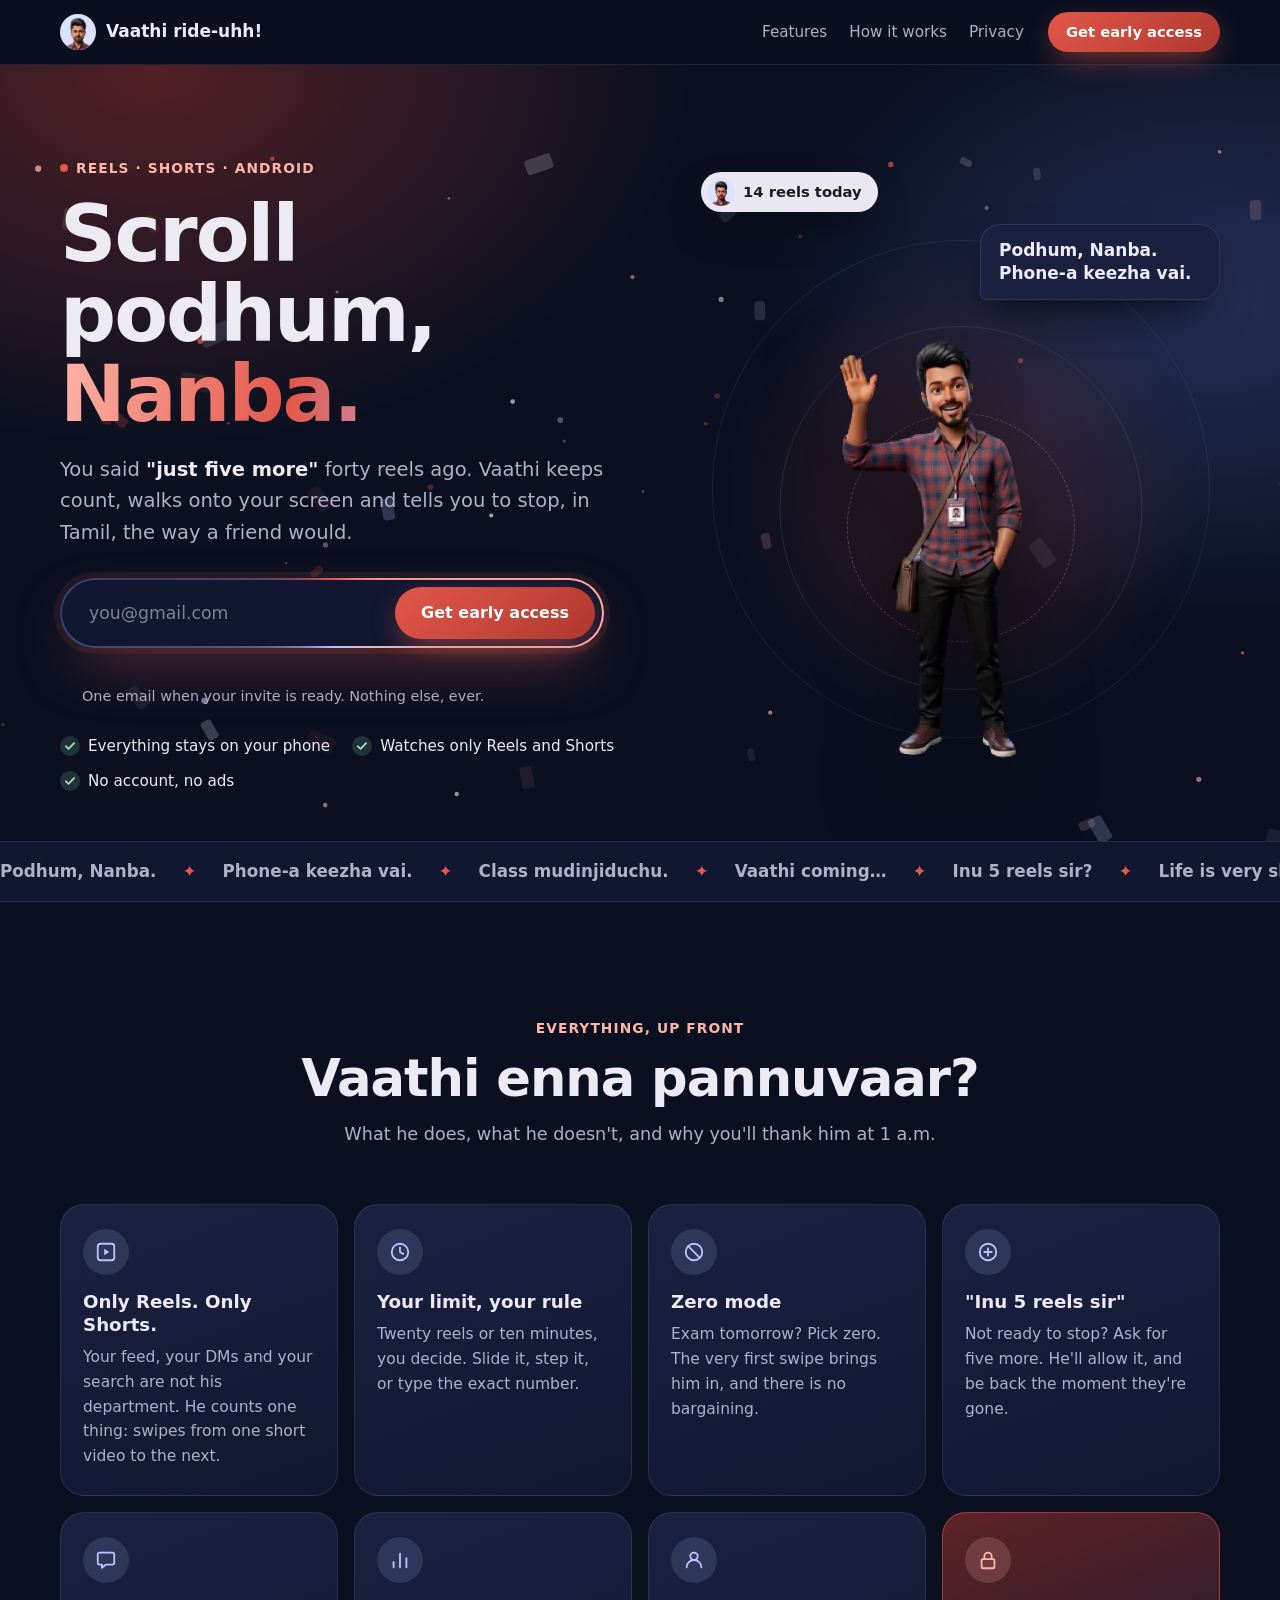
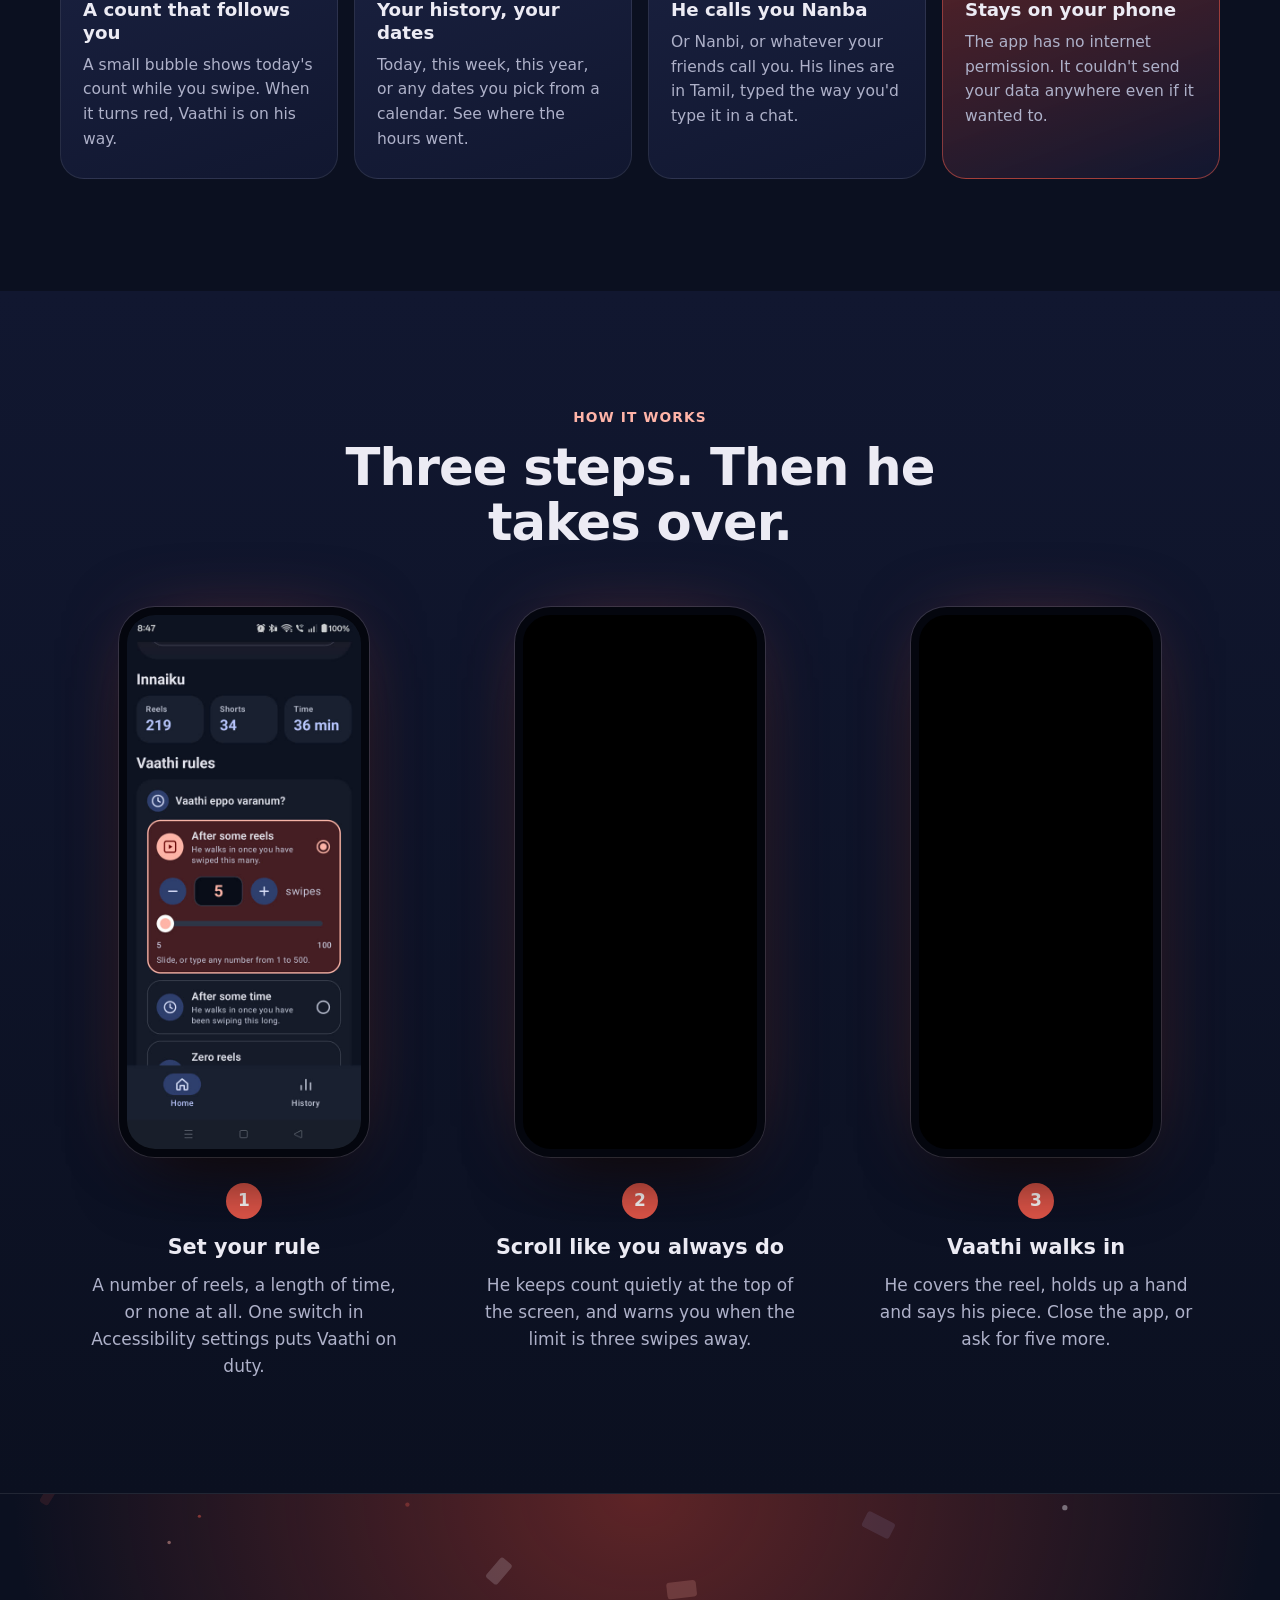
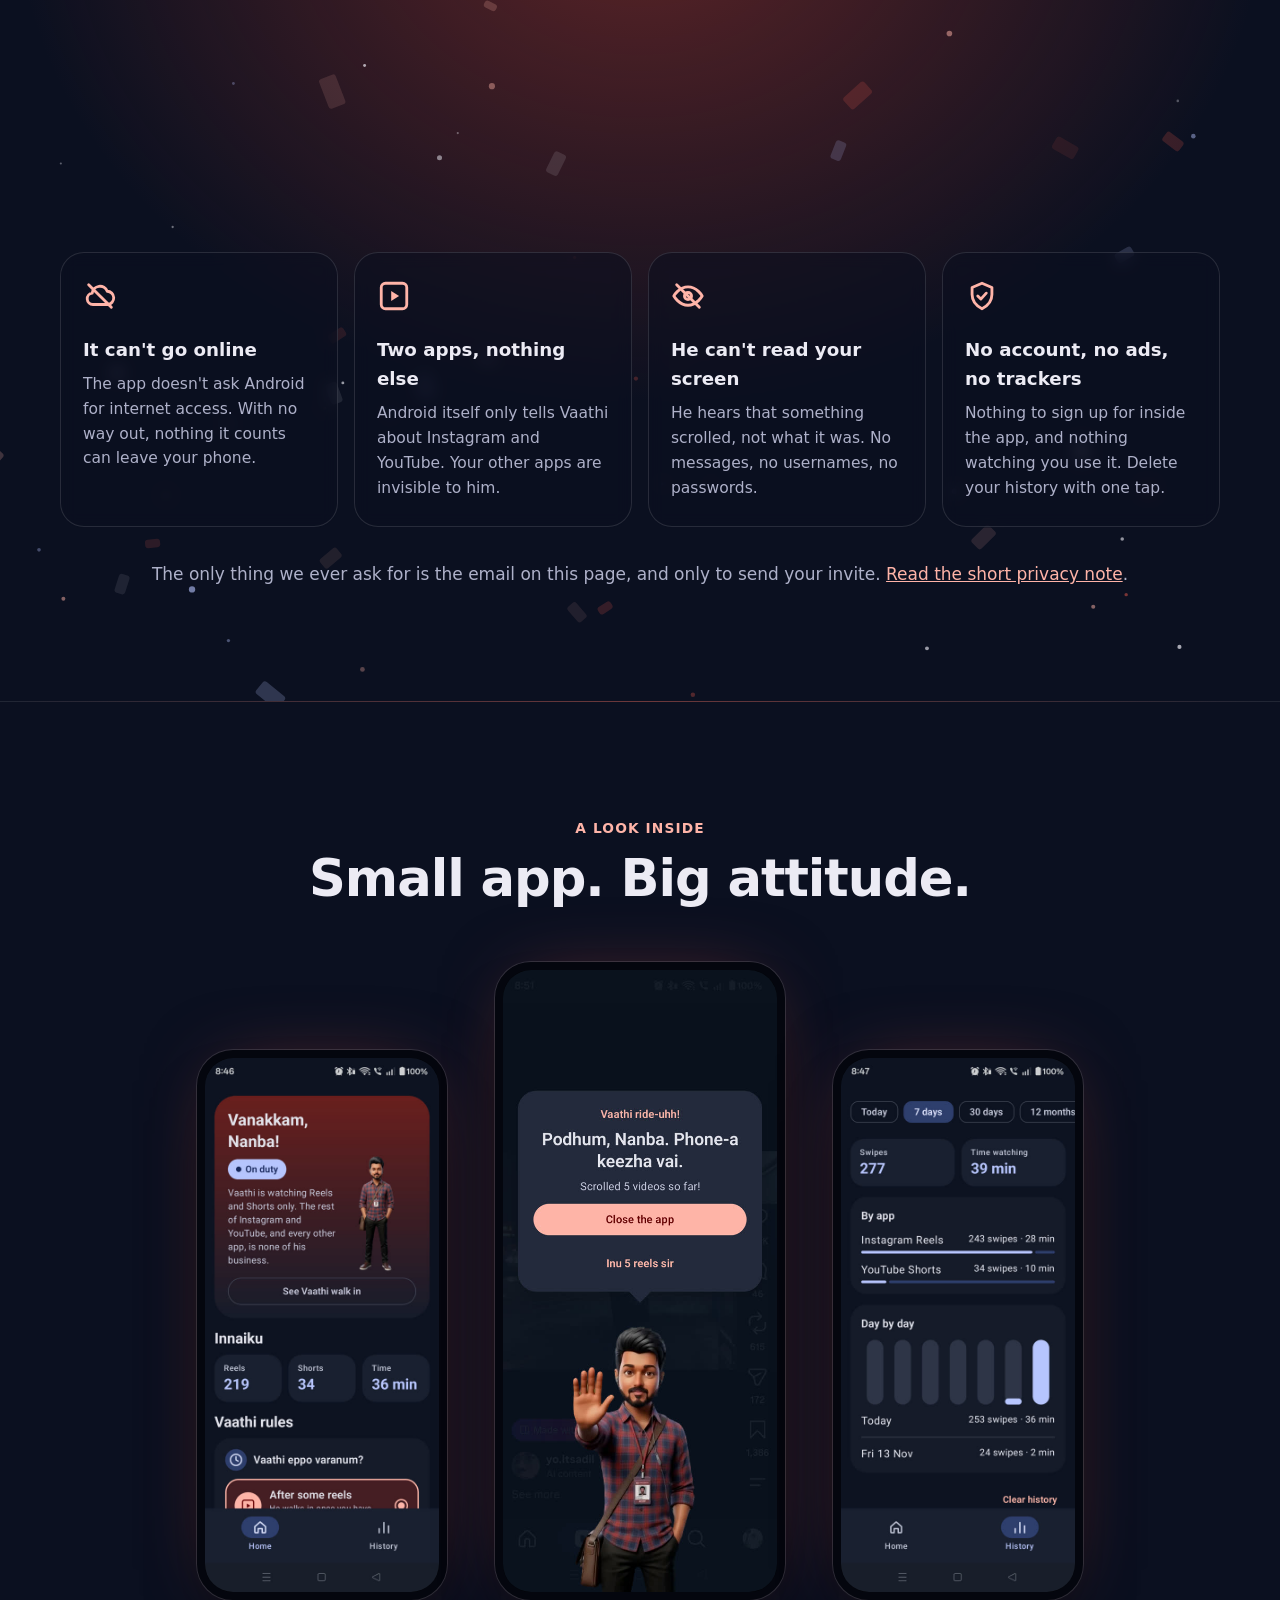
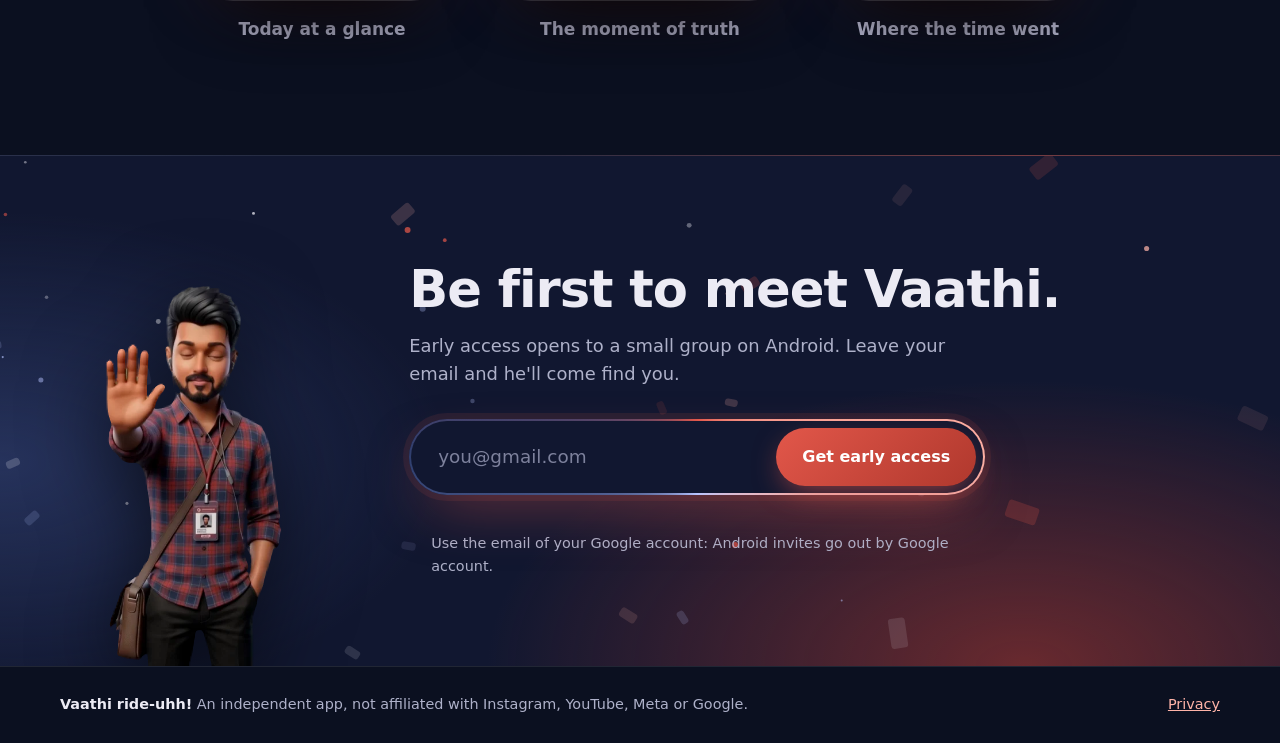
==== commit 1a2e9149: "Keep the hero's speech bubble clear of the character's face The count and the speech bubble were pin" ====
--- a/web/early-access/index.html
+++ b/web/early-access/index.html
@@ -76,12 +76,14 @@
         <div class="halo halo-1"></div>
         <div class="halo halo-2"></div>
         <div class="halo halo-3"></div>
-        <div class="chip" data-chip>
-          <img src="assets/vaathi-head.webp" alt="" width="28" height="28">
-          <span data-chip-text>1 reel today</span>
-        </div>
-        <div class="says" data-says>
-          <span data-says-text>Podhum, Nanba. Phone-a keezha vai.</span>
+        <div class="callouts">
+          <div class="chip" data-chip>
+            <img src="assets/vaathi-head.webp" alt="" width="28" height="28">
+            <span data-chip-text>1 reel today</span>
+          </div>
+          <div class="says" data-says>
+            <span data-says-text>Podhum, Nanba. Phone-a keezha vai.</span>
+          </div>
         </div>
         <img class="vaathi" src="assets/vaathi-wave.webp" alt="" width="448" height="720">
       </div>
--- a/web/early-access/styles.css
+++ b/web/early-access/styles.css
@@ -388,9 +388,24 @@
 
 .stage {
   position: relative;
-  display: grid;
-  place-items: end center;
-  min-height: clamp(420px, 62vh, 640px);
+  display: flex;
+  flex-direction: column;
+  align-items: center;
+  justify-content: flex-end;
+}
+
+/* The count and what he says have a row of their own above his head, so that at no width
+   and with no line of his, however long, do they cover his face */
+.callouts {
+  position: relative;
+  z-index: 2;
+  display: flex;
+  align-items: flex-end;
+  justify-content: space-between;
+  gap: 12px;
+  width: 100%;
+  min-height: 8rem;
+  margin-bottom: 6px;
 }
 
 .halo {
@@ -425,23 +440,21 @@
 
 .vaathi {
   position: relative;
-  height: clamp(400px, 60vh, 620px);
+  height: clamp(360px, 52vh, 540px);
   width: auto;
   filter: drop-shadow(0 30px 40px rgba(0, 0, 0, 0.55));
 }
 
 .chip,
 .says {
-  position: absolute;
-  z-index: 2;
   box-shadow: 0 18px 40px -12px rgba(0, 0, 0, 0.7);
   animation: float 5s ease-in-out infinite;
 }
 
 /* The app's own count bubble, counting up and then turning red */
 .chip {
-  top: 9%;
-  left: 2%;
+  align-self: flex-start;
+  flex: none;
   display: flex;
   align-items: center;
   gap: 8px;
@@ -465,9 +478,7 @@
 }
 
 .says {
-  top: 13%;
-  right: -2%;
-  max-width: 15rem;
+  max-width: min(15rem, 56%);
   padding: 14px 18px;
   border-radius: 20px 20px 20px 6px;
   background: var(--ink-3);
@@ -1001,10 +1012,6 @@
     grid-template-columns: 1fr;
   }
 
-  .stage {
-    min-height: 400px;
-  }
-
   .vaathi {
     height: 400px;
   }
@@ -1068,24 +1075,20 @@
     text-align: center;
   }
 
-  /* The bubble and the count sit above his head, where there is room for them */
-  .stage {
-    min-height: 510px;
-  }
-
   .vaathi {
     height: 370px;
   }
 
-  .chip {
-    top: 0;
-    left: 0;
+  /* On a narrow screen the two take a line each, the count above what he says */
+  .callouts {
+    flex-direction: column;
+    align-items: flex-end;
+    justify-content: flex-end;
+    min-height: 10.5rem;
   }
 
   .says {
-    top: 52px;
-    right: 0;
-    max-width: 12rem;
+    max-width: 13rem;
     font-size: 0.9rem;
   }
 
